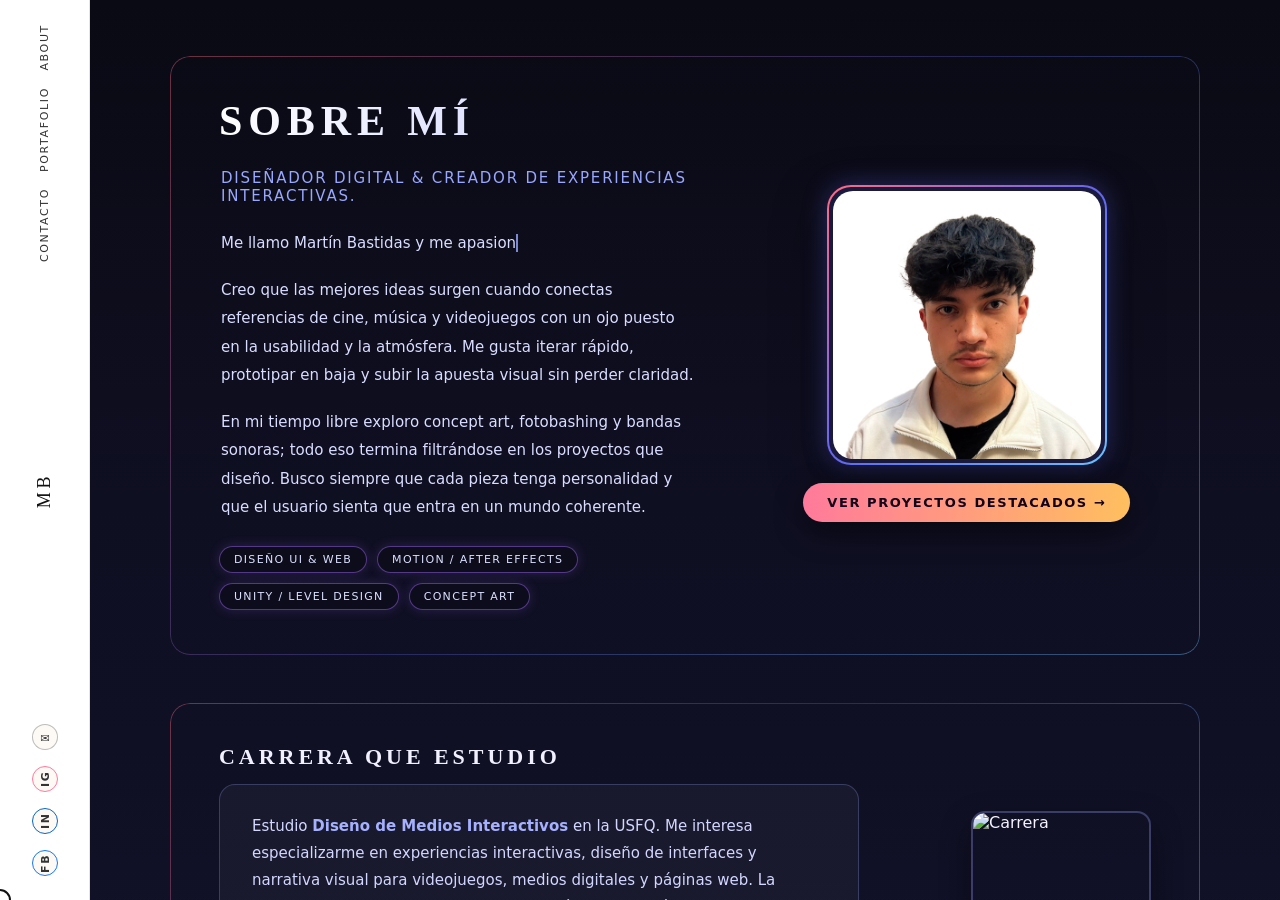
==== about.html @ 316f37e0 "Add files via upload" ====
<!DOCTYPE html>
<html lang="es">
  <head>
    <meta charset="UTF-8" />
    <title>Martin Bastidas - About</title>
    <link rel="stylesheet" href="style2.css" />
  </head>
  <body class="about-page">
    <div class="page show">
      <aside class="sidebar" aria-label="Barra lateral">
        <nav class="sidebar-top" aria-label="Navegación principal">
          <a href="about.html">ABOUT</a>
          <a href="portafolio.html">PORTAFOLIO</a>
          <a href="contacto.html">CONTACTO</a>
        </nav>

        <div class="sidebar-middle">
          <a href="index.html" class="logo" style="text-decoration: none; color: inherit">MB</a>
        </div>

        <nav class="sidebar-bottom" aria-label="Redes sociales">
          <a href="mailto:martinbastidas@gmail.com" class="social-link social-mail" aria-label="Correo">✉</a>
          <a
            href="https://instagram.com/tu_usuario"
            target="_blank"
            rel="noopener"
            class="social-link social-ig"
            aria-label="Instagram"
            >IG</a
          >
          <a
            href="https://www.linkedin.com/in/tu_usuario"
            target="_blank"
            rel="noopener"
            class="social-link social-in"
            aria-label="LinkedIn"
            >in</a
          >
          <a
            href="https://www.facebook.com/tu_usuario"
            target="_blank"
            rel="noopener"
            class="social-link social-fb"
            aria-label="Facebook"
            >fb</a
          >
        </nav>
      </aside>

      <main class="scroll-container">
        <section class="panel about-page-panel">
          <!-- ========== GUÍA RÁPIDA: DÓNDE PONER TU CONTENIDO ==========
            • Tu foto: sustituye la ruta en el <img> de .about-portrait-frame por:  img/mi-foto.jpg
            • Portadas de álbumes: img/album-synthwave.jpg, img/album-indie.jpg, img/album-ost.jpg
            • Archivos MP3: audio/synthwave-mix.mp3, audio/indie-mix.mp3, audio/ost-mix.mp3
              (cada .music-player tiene data-audio-src="audio/..." para la pista que suena al hacer click)
          ========== -->

          <!-- HERO: Sobre mí (scroll hacia abajo para más) -->
          <header class="about-hero about-block about-block--rgb">
            <div class="about-hero-left">
              <h1>SOBRE MÍ</h1>
              <p class="about-hero-tagline">Diseñador digital & creador de experiencias interactivas.</p>

              <div
                class="about-hero-text"
                id="about-hero-text"
                data-typing-text="Me llamo Martín Bastidas y me apasiona construir experiencias que mezclan storytelling, diseño visual y tecnología. Trabajo entre interfaces web, motion graphics y el diseño de niveles en motores como Unity."
              >
                <p id="about-typing-paragraph">
                  <span id="about-typing-output"></span><span class="about-typing-line" aria-hidden="true"></span>
                </p>
                <p class="about-hero-p2">
                  Creo que las mejores ideas surgen cuando conectas referencias de cine, música y videojuegos con un ojo
                  puesto en la usabilidad y la atmósfera. Me gusta iterar rápido, prototipar en baja y subir la apuesta
                  visual sin perder claridad.
                </p>
                <p class="about-hero-p3">
                  En mi tiempo libre exploro concept art, fotobashing y bandas sonoras; todo eso termina filtrándose en
                  los proyectos que diseño. Busco siempre que cada pieza tenga personalidad y que el usuario sienta que
                  entra en un mundo coherente.
                </p>
              </div>

              <div class="about-hero-highlights">
                <span class="about-pill about-pill--rgb">Diseño UI & Web</span>
                <span class="about-pill about-pill--rgb">Motion / After Effects</span>
                <span class="about-pill about-pill--rgb">Unity / Level Design</span>
                <span class="about-pill about-pill--rgb">Concept Art</span>
              </div>
            </div>

            <figure class="about-hero-right">
              <div class="about-portrait-frame about-portrait-frame--rgb">
                <!-- PON AQUÍ TU FOTO: guarda tu imagen como img/mi-foto.jpg y usa src="img/mi-foto.jpg" -->
                <img src="img/mi-foto.jpg" alt="Martin Bastidas" />
              </div>

              <a href="portafolio.html" class="about-cta-button">Ver proyectos destacados →</a>
            </figure>
          </header>

          <!-- CARRERA QUE ESTUDIO (texto izquierda, dragón derecha) -->
          <section class="about-section about-block about-block--rgb">
            <h2 class="about-section-title">Carrera que estudio</h2>
            <div class="about-career-inner">
              <div class="about-career-box">
                <p class="about-career-text">
                  Estudio <strong>Diseño de Medios Interactivos</strong> en la USFQ. Me interesa especializarme en
                  experiencias interactivas, diseño de interfaces y narrativa visual para videojuegos, medios digitales
                  y páginas web. La carrera me ha dado bases en programación, diseño gráfico y UX, que combino con lo
                  que aprendo por mi cuenta en motion y game design.
                </p>
              </div>
              <figure class="about-career-image">
                <!-- Pon aquí tu imagen: guarda como _imagenes/carrera-imagen.jpg -->
                <img src="_imagenes/carrera-imagen.jpg" alt="Carrera" />
              </figure>
            </div>
          </section>

          <!-- MÚSICA QUE ME ACOMPAÑA: álbumes + reproductor (click para reproducir) -->
          <section class="about-section about-music-section about-block about-block--rgb">
            <h2 class="about-section-title">Música que me acompaña</h2>
            <p class="about-section-intro">
              Siempre diseño con música de fondo. Estos álbumes son parte de mi banda sonora cuando trabajo en
              interfaces, motion o niveles en Unity.
            </p>

            <div class="music-grid">
              <article class="album-card album-card--rgb" style="--accent-color: #ff6b81">
                <div class="album-art">
                  <img src="img/ferxxocalipsiscover.jpg" alt="Synthwave Nights" />
                </div>
                <div class="album-info">
                  <h3>FERXXOCALIPSIS</h3>
                  <p class="album-artist">ALBUM DE FERXXO</p>
                  <ul class="album-tracks">
                    <li>01. ALAKRAN</li>
                    <li>02. LUNA</li>
                    <li>03. 5O PALOS</li>
                  </ul>
                  <div
                    class="music-player"
                    data-audio-src="audio/Feid - Alakran (Official Video).mp3"
                    data-track-title="FERXXOCALIPSIS - ALAKRAN"
                  >
                    <button class="music-play-toggle" type="button" aria-label="Reproducir / Pausar">▶</button>
                    <div class="music-progress"><div class="music-progress-bar"></div></div>
                    <span class="music-time music-time-current">0:00</span>
                    <span class="music-time music-time-total">0:00</span>
                  </div>
                </div>
              </article>

              <article class="album-card album-card--rgb" style="--accent-color: #ffc857">
                <div class="album-art">
                  <img src="img/moralomismo.jpg" alt="Indie Moods" />
                </div>
                <div class="album-info">
                  <h3>LO MISMO DE SIEMPRE</h3>
                  <p class="album-artist">ALBUM DE MORA</p>
                  <ul class="album-tracks">
                    <li>01. AURORA</li>
                    <li>02. BANDIDA</li>
                    <li>03. OTRA NOCHE SIN DORMIR</li>
                  </ul>
                  <div
                    class="music-player"
                    data-audio-src="audio/Mora, De La Rose - AURORA (Visualizer)  LO MISMO DE SIEMPRE.mp3"
                    data-track-title="MORA - AURORA"
                  >
                    <button class="music-play-toggle" type="button" aria-label="Reproducir / Pausar">▶</button>
                    <div class="music-progress"><div class="music-progress-bar"></div></div>
                    <span class="music-time music-time-current">0:00</span>
                    <span class="music-time music-time-total">0:00</span>
                  </div>
                </div>
              </article>

              <article class="album-card album-card--rgb" style="--accent-color: #6bc2ff">
                <div class="album-art">
                  <img src="img/omarcourtz.jpg" alt="Cinematic Scores" />
                </div>
                <div class="album-info">
                  <h3>POR SI MAÑANA NO ESTOY</h3>
                  <p class="album-artist">ALBUM DE OMAR COURTZ</p>
                  <ul class="album-tracks">
                    <li>01. SI ESTAS CON ALGUIEN</li>
                    <li>02. WHAT U NEED</li>
                    <li>03. SUELTA GATITA SUELTA</li>
                  </ul>
                  <div
                    class="music-player"
                    data-audio-src="audio/OMAR COURTZ (((ousi))) - SI ESTÁS CON ALGUIEN (Visualizer).mp3"
                    data-track-title="OMAR COURTZ - SI ESTÁS CON ALGUIEN"
                  >
                    <button class="music-play-toggle" type="button" aria-label="Reproducir / Pausar">▶</button>
                    <div class="music-progress"><div class="music-progress-bar"></div></div>
                    <span class="music-time music-time-current">0:00</span>
                    <span class="music-time music-time-total">0:00</span>
                  </div>
                </div>
              </article>
            </div>
          </section>

          <!-- JUEGOS QUE ME INSPIRAN -->
          <section class="about-section about-block about-block--rgb">
            <h2 class="about-section-title">Juegos que me inspiran</h2>
            <p class="about-section-intro">
              Los videojuegos son un manual vivo de diseño: interfaces, feedback visual, ritmo, narrativa y UX.
            </p>

            <div class="about-grid about-games-grid">
              <article class="about-card about-card--rgb about-card--glow-1">
                <h3>Juegos de mundo abierto</h3>
                <p>
                  Me inspiran para diseñar espacios navegables, mapas entendibles y sistemas de información que no
                  saturen al jugador.
                </p>
                <p class="about-card-tags">Zelda BOTW · Red Dead Redemption 2</p>
              </article>

              <article class="about-card about-card--rgb about-card--glow-2">
                <h3>Indie de autor</h3>
                <p>
                  Proyectos pequeños pero muy cuidados en arte y narrativa. Me recuerdan que una buena idea visual vale
                  más que un presupuesto gigante.
                </p>
                <p class="about-card-tags">Inside · Hollow Knight · Gris</p>
              </article>

              <article class="about-card about-card--rgb about-card--glow-3">
                <h3>Experiencias multijugador</h3>
                <p>
                  Me sirven para observar cómo conviven UX, rendimiento y claridad visual en interfaces que se usan bajo
                  presión.
                </p>
                <p class="about-card-tags">Valorant · Apex Legends · Rocket League</p>
              </article>
            </div>
          </section>

          <!-- LO QUE PUEDO HACER -->
          <section class="about-section about-block">
            <h2 class="about-section-title">Lo que puedo hacer por tu proyecto</h2>
            <p class="about-section-intro">
              Combino diseño y desarrollo para convertir ideas en experiencias visuales claras y memorables.
            </p>

            <div class="skills-layout">
              <div class="skills-column skills-column--rgb">
                <h3>Diseño & Motion</h3>
                <ul class="skills-list">
                  <li><span>Interfaces web y mobile</span><em>Figma / Photoshop / Illustrator</em></li>
                  <li><span>Motion graphics y titulación</span><em>After Effects</em></li>
                  <li><span>Concept art y fotobashing</span><em>Workflow híbrido</em></li>
                </ul>
              </div>
              <div class="skills-column skills-column--rgb">
                <h3>Interactivo</h3>
                <ul class="skills-list">
                  <li><span>Prototipado UX</span><em>Flujos y microinteracciones</em></li>
                  <li><span>Front-end visual</span><em>HTML, CSS, JS</em></li>
                  <li><span>Diseño de niveles</span><em>Unity</em></li>
                </ul>
              </div>
              <div class="skills-column skills-column--rgb">
                <h3>Forma de trabajo</h3>
                <ul class="skills-list">
                  <li><span>Colaboración</span><em>Equipos creativos y técnicos</em></li>
                  <li><span>Iteración rápida</span><em>Prototipos tempranos</em></li>
                  <li><span>Entrega cuidada</span><em>Archivos ordenados, handoff claro</em></li>
                </ul>
              </div>
            </div>

            <div class="about-hire-banner about-hire-banner--rgb">
              <p>
                ¿Buscas a alguien que mezcle diseño, narrativa visual y prototipado interactivo?
                <strong>Hablemos de tu próximo proyecto.</strong>
              </p>
              <a href="contacto.html" class="about-hire-button">Escríbeme</a>
            </div>
          </section>
        </section>
      </main>
    </div>

    <!-- Mini tarjeta de música flotante (se muestra cuando suena una canción) -->
    <div class="floating-music-badge" id="floating-music-badge" aria-live="polite">
      <button class="floating-music-toggle" type="button" aria-label="Reproducir / Pausar música">▶</button>
      <div class="floating-music-info">
        <span class="floating-music-label">Reproduciendo</span>
        <span class="floating-music-title" id="floating-music-title">---</span>
      </div>
    </div>

    <div class="cursor-circle"></div>
    <script src="scripts.js"></script>
  </body>
</html>
---- style2.css ----
/* ==========================================================================
   PARTE 1: TU CÓDIGO ORIGINAL INTACTO (NO SE BORRÓ NADA)
   ========================================================================== */

* {
  margin: 0;
  padding: 0;
  box-sizing: border-box;
}

/* Fondo general tipo papel */
body {
  font-family: system-ui, -apple-system, BlinkMacSystemFont, 'Segoe UI', sans-serif;
  background-color: #426fbe;
  color: #111;
  min-height: 100vh;
  overflow: hidden; /* controlamos el scroll manualmente */
  cursor: none; /* usamos cursor circular propio */
}

/* Contenedor principal: sidebar + contenido */
.page {
  display: flex;
  min-height: 100vh;
  opacity: 0;
  transform: translateY(10px);
  transition: opacity 0.6s ease, transform 0.6s ease;
  position: relative;
  z-index: 1; /* por encima del fondo con naves */
}

.page.show {
  opacity: 1;
  transform: translateY(0);
}

/* ---------------- CURSOR CIRCULAR ---------------- */

.cursor-circle {
  position: fixed;
  width: 22px;
  height: 22px;
  border-radius: 50%;
  border: 2px solid #111;
  background-color: rgba(255, 255, 255, 0.7);
  pointer-events: none;
  transform: translate(-50%, -50%);
  z-index: 9999;
  transition: width 0.2s cubic-bezier(0.175, 0.885, 0.32, 1.275), height 0.2s cubic-bezier(0.175, 0.885, 0.32, 1.275),
    background-color 0.2s ease-out, border-color 0.2s ease-out, opacity 0.2s ease-out;
  /* Sin mix-blend-mode para que se vea en constelación */
}

.cursor-circle.cursor-hover {
  width: 45px;
  height: 45px;
  background-color: rgba(255, 255, 255, 0.2);
  border: 2px solid #fff;
  border-style: dashed;
}

body.dragging .cursor-circle {
  transform: translate(-50%, -50%) scale(0.85);
  background-color: #111;
  border-color: #111;
}

/* ---------------- NAV LATERAL ---------------- */

.sidebar {
  width: 90px;
  border-right: 1px solid #d4d0c8;
  background-color: #f5f3ee;
  display: flex;
  flex-direction: column;
  align-items: center;
  justify-content: space-between;
  padding: 24px 0;
}

.sidebar-top,
.sidebar-bottom {
  display: flex;
  flex-direction: column;
  gap: 16px;
}

.sidebar-top a,
.sidebar-bottom a {
  writing-mode: vertical-rl;
  transform: rotate(180deg);
  font-size: 11px;
  letter-spacing: 0.15em;
  text-transform: uppercase;
  text-decoration: none;
  color: #555;
  cursor: pointer;
}

.sidebar-top a:hover,
.sidebar-bottom a:hover {
  color: #000;
}

.sidebar-middle .logo {
  writing-mode: vertical-rl;
  transform: rotate(180deg);
  font-family: 'Georgia', 'Times New Roman', serif;
  font-size: 18px;
  letter-spacing: 0.2em;
}

/* ---------------- CONTENIDO HORIZONTAL ---------------- */

.scroll-container {
  flex: 1;
  height: 100vh;
  overflow-x: auto; /* scroll horizontal real */
  overflow-y: hidden;
  scroll-behavior: smooth;
}

.scroll-track {
  display: flex;
  height: 100%;
}

/* Cada panel ocupa todo el ancho disponible a la derecha del nav */
.panel {
  flex: 0 0 calc(100vw - 90px);
  height: 100%;
  padding: 56px 64px;
  display: flex;
  flex-direction: column;
  justify-content: center;
}

/* -------- Panel 1: Intro -------- */

.panel-intro {
  border-right: 0px solid #000000;
}

.intro-header h1 {
  font-family: 'Georgia', 'Times New Roman', serif;
  font-size: 54px;
  line-height: 0.95;
  letter-spacing: 0.04em;
  text-transform: uppercase;
}

.subtitle {
  margin-top: 10px;
  font-size: 14px;
  letter-spacing: 0.16em;
  text-transform: uppercase;
}

.intro-content {
  margin-top: 32px;
  max-width: 520px;
  display: flex;
  flex-direction: column;
  gap: 14px;
  font-size: 15px;
  line-height: 1.7;
}

/* ---- Panel 2: PROYECTOS (fondo negro → azul, 2 columnas) ---- */

.panel-projects {
  border-right: 0px solid #222;
  background: linear-gradient(90deg, #000000 0%, #001f5f 50%, #1800ff 100%);
  color: #ffffff;
  display: flex;
  align-items: center;
}

.projects-layout {
  display: grid;
  grid-template-columns: 1.4fr 1.6fr; /* izquierda texto / derecha proyectos */
  gap: 40px;
  width: 100%;
  height: 100%;
}

.projects-info h2 {
  font-family: 'Georgia', 'Times New Roman', serif;
  font-size: 30px;
  letter-spacing: 0.2em;
  text-transform: uppercase;
  margin-bottom: 18px;
}

.projects-text {
  font-size: 15px;
  line-height: 1.8;
  max-width: 420px;
  margin-bottom: 16px;
}
/* Texto destacado en PROYECTOS */

.projects-info h2 {
  font-family: 'Georgia', 'Times New Roman', serif;
  font-size: 32px;
  letter-spacing: 0.24em;
  text-transform: uppercase;
  margin-bottom: 10px;
}

.projects-subtitle {
  font-size: 14px;
  max-width: 460px;
  line-height: 1.9;
  color: rgba(255, 255, 255, 0.8);
  margin-bottom: 18px;
}

/* Contenedor del texto que se escribe */

.projects-typing {
  max-width: 520px;
  min-height: 76px; /* reserva espacio para que no salte el layout */
  font-size: 14px;
  line-height: 1.9;
  color: #ffffff;
  margin-bottom: 18px;
  opacity: 0;
  transform: translateY(10px);
  transition: opacity 0.4s ease-out, transform 0.4s ease-out;
}

.projects-typing.projects-typing--visible {
  opacity: 1;
  transform: translateY(0);
}

.projects-typing-text {
  white-space: normal;
}

/* cursor parpadeando */

.projects-typing-cursor {
  display: inline-block;
  margin-left: 2px;
  color: #ffd27f;
  opacity: 1;
  animation: typing-cursor-blink 0.8s steps(2, start) infinite;
}

@keyframes typing-cursor-blink {
  0%,
  50% {
    opacity: 1;
  }
  50.01%,
  100% {
    opacity: 0;
  }
}

/* Etiquetas tipo chips debajo del texto */

.projects-tags {
  display: flex;
  flex-wrap: wrap;
  gap: 8px;
  margin-top: 4px;
}

.projects-tags span {
  padding: 4px 10px;
  border-radius: 999px;
  border: 1px solid rgba(255, 255, 255, 0.45);
  font-size: 10px;
  letter-spacing: 0.14em;
  text-transform: uppercase;
  color: rgba(255, 255, 255, 0.9);
  background: rgba(0, 0, 0, 0.24);
  backdrop-filter: blur(8px);
}

.projects-cta {
  margin-top: 16px;
  font-size: 12px;
  color: rgba(255, 255, 255, 0.7);
  letter-spacing: 0.06em;
}

.projects-stats {
  display: flex;
  gap: 24px;
  margin-top: 20px;
  padding-top: 20px;
  border-top: 1px solid rgba(255, 255, 255, 0.15);
}

.projects-stat {
  display: flex;
  flex-direction: column;
  gap: 2px;
}

.projects-stat-value {
  font-size: 22px;
  font-weight: 700;
  letter-spacing: 0.05em;
  color: #fff;
}

.projects-stat-label {
  font-size: 11px;
  letter-spacing: 0.12em;
  text-transform: uppercase;
  color: rgba(255, 255, 255, 0.6);
}

.projects-open-overlay {
  display: inline-block;
  margin-top: 20px;
  padding: 12px 24px;
  background: transparent;
  border: 1px solid rgba(120, 160, 255, 0.6);
  color: #a8c4ff;
  font-size: 12px;
  letter-spacing: 0.12em;
  text-transform: uppercase;
  text-decoration: none;
  border-radius: 8px;
  cursor: pointer;
  transition: all 0.25s ease;
}

.projects-open-overlay:hover {
  background: rgba(120, 160, 255, 0.2);
  border-color: rgba(120, 160, 255, 0.9);
  color: #fff;
  transform: translateX(4px);
}

/* Responsive: que la columna de texto siga cómoda en pantallas pequeñas */

@media (max-width: 900px) {
  .projects-layout {
    grid-template-columns: 1fr;
  }

  .projects-info {
    order: -1; /* el texto arriba de las tarjetas */
  }
}

/* Columna de proyectos: dos columnas verticales que se mueven */
.projects-columns {
  display: grid;
  grid-template-columns: repeat(2, minmax(220px, 1fr));
  gap: 28px;
  overflow: hidden; /* recorta el loop */
}

.projects-column {
  position: relative;
  overflow: hidden;
}

.projects-column-inner {
  display: flex;
  flex-direction: column;
  gap: 20px;
  animation: scroll-up 22s linear infinite;
}

.projects-column:hover .projects-column-inner {
  animation-play-state: paused;
}

.projects-column-down .projects-column-inner {
  animation-name: scroll-down;
}

/* Tarjetas de proyecto */
.project-tile {
  position: relative;
  background: linear-gradient(145deg, rgba(15, 15, 35, 0.95), rgba(5, 5, 20, 0.9));
  border-radius: 14px;
  padding: 0;
  border: 2px solid rgba(120, 160, 255, 0.12);
  box-shadow: 0 14px 30px rgba(0, 0, 0, 0.6);
  display: flex;
  flex-direction: column;
  gap: 0;
  cursor: pointer;
  overflow: hidden;
  transition: transform 0.3s ease, box-shadow 0.35s ease, border-color 0.35s ease;
}

.project-tile:hover {
  transform: translateY(-4px) scale(1.02);
  border-color: transparent;
  box-shadow: 0 0 0 2px transparent, 0 0 28px rgba(255, 107, 129, 0.6), 0 0 48px rgba(99, 102, 241, 0.5),
    0 0 72px rgba(107, 194, 255, 0.35), 0 20px 45px rgba(0, 0, 0, 0.65);
}
.project-tile:hover::before {
  content: '';
  position: absolute;
  inset: -2px;
  border-radius: 14px;
  padding: 2px;
  background: linear-gradient(135deg, #ff6b81, #9933ff, #0d6efd, #6bc2ff);
  -webkit-mask: linear-gradient(#fff 0 0) content-box, linear-gradient(#fff 0 0);
  mask: linear-gradient(#fff 0 0) content-box, linear-gradient(#fff 0 0);
  -webkit-mask-composite: xor;
  mask-composite: exclude;
  pointer-events: none;
  z-index: 1;
}

.project-tile-image-wrap {
  position: relative;
  overflow: hidden;
  min-height: 200px;
  background: rgba(0, 0, 0, 0.3);
}

.project-tile img {
  display: block;
  width: 100%;
  height: 200px;
  min-height: 200px;
  object-fit: cover;
  object-position: center;
  border-radius: 12px 12px 0 0;
  transition: transform 0.4s ease;
}

.project-tile:hover img {
  transform: scale(1.08);
}

.project-tile-hint {
  position: absolute;
  inset: 0;
  display: flex;
  align-items: center;
  justify-content: center;
  background: rgba(0, 0, 0, 0.6);
  color: #fff;
  font-size: 11px;
  letter-spacing: 0.2em;
  text-transform: uppercase;
  opacity: 0;
  transition: opacity 0.3s ease;
}

.project-tile:hover .project-tile-hint {
  opacity: 1;
}

.project-tile-content {
  padding: 12px 14px;
}

.project-tile h3 {
  font-size: 12px;
  letter-spacing: 0.18em;
  text-transform: uppercase;
  margin: 0;
}

/* Animaciones loop */
@keyframes scroll-up {
  0% {
    transform: translateY(0);
  }
  100% {
    transform: translateY(-50%);
  }
}

@keyframes scroll-down {
  0% {
    transform: translateY(-50%);
  }
  100% {
    transform: translateY(0);
  }
}

/* -------- Panel 3: Contacto -------- */

.panel-contact {
  align-items: flex-start;
}

.contact-form {
  margin-top: 24px;
  max-width: 420px;
  display: flex;
  flex-direction: column;
  gap: 16px;
}

.field-group {
  display: flex;
  flex-direction: column;
  gap: 4px;
}

.field-group label {
  font-size: 13px;
  letter-spacing: 0.1em;
  text-transform: uppercase;
}

.field-group input,
.field-group textarea {
  border-radius: 4px;
  border: 1px solid #ccc3b5;
  padding: 8px 10px;
  font-size: 14px;
  background-color: #fbfaf7;
}

.field-group input:focus,
.field-group textarea:focus {
  outline: none;
  border-color: #111;
}

.btn-primary {
  align-self: flex-start;
  margin-top: 4px;
  padding: 10px 22px;
  border-radius: 999px;
  border: none;
  background-color: #111;
  color: #f3f1ec;
  font-size: 13px;
  letter-spacing: 0.12em;
  text-transform: uppercase;
  cursor: pointer;
}

.btn-primary:hover {
  background-color: #333;
}

/* ---------------- RESPONSIVE ---------------- */

@media (max-width: 900px) {
  .panel {
    padding: 40px 32px;
    flex: 0 0 calc(100vw - 70px);
  }

  .sidebar {
    width: 70px;
  }

  .projects-grid {
    grid-template-columns: 1fr;
  }
}

@media (max-width: 700px) {
  .page {
    flex-direction: column;
  }

  .sidebar {
    width: 100%;
    height: 70px;
    flex-direction: row;
    align-items: center;
    justify-content: space-between;
    padding-inline: 18px;
  }

  .sidebar-top,
  .sidebar-bottom {
    flex-direction: row;
  }

  .sidebar-top a,
  .sidebar-bottom a,
  .sidebar-middle .logo {
    writing-mode: horizontal-tb;
    transform: none;
  }

  .scroll-container {
    width: 100%;
  }

  .panel {
    flex: 0 0 100vw;
    padding: 32px 20px;
  }
}

/* --- Fondo espacial con naves --- */

.ships-layer {
  position: fixed;
  inset: 0;
  overflow: hidden;
  z-index: 0;
  pointer-events: none;
  background: radial-gradient(circle at 20% 0, rgba(0, 0, 0, 0.05), transparent 60%),
    radial-gradient(circle at 80% 100%, rgba(0, 0, 0, 0.07), transparent 55%);
}

.ship {
  position: absolute;
  width: 80px;
  height: 40px;
  background: url('img/ship1.png') no-repeat center / contain;
  left: -120px;
  top: 15%;
  opacity: 0.9;
  filter: drop-shadow(0 0 8px rgba(0, 0, 0, 0.5));
  animation: ship-fly 20s linear infinite;
}

.ship:nth-child(2) {
  top: 35%;
  animation-duration: 26s;
  animation-delay: -8s;
  opacity: 0.7;
  transform: scale(0.85);
  background-image: url('img/ship2.png');
}

.ship:nth-child(3) {
  top: 55%;
  animation-duration: 18s;
  animation-delay: -4s;
  opacity: 0.8;
  transform: scale(0.9);
  background-image: url('img/ship3.png');
}

.ship:nth-child(4) {
  top: 70%;
  animation-duration: 30s;
  animation-delay: -15s;
  opacity: 0.6;
  transform: scale(0.75);
  background-image: url('img/ship1.png');
}

.ship:nth-child(5) {
  top: 25%;
  animation-duration: 24s;
  animation-delay: -12s;
  opacity: 0.8;
  transform: scale(1.05);
  background-image: url('img/ship2.png');
}

.ship::after {
  content: '';
  position: absolute;
  right: 4px;
  top: 50%;
  width: 10px;
  height: 6px;
  transform: translateY(-50%);
  background: radial-gradient(circle, rgba(255, 200, 0, 0.9), transparent 60%);
  filter: blur(1px);
  animation: engine-flicker 0.25s infinite alternate;
}

@keyframes ship-fly {
  0% {
    transform: translateX(0) translateY(0);
  }
  25% {
    transform: translateX(35vw) translateY(-6px);
  }
  50% {
    transform: translateX(70vw) translateY(4px);
  }
  75% {
    transform: translateX(100vw) translateY(-3px);
  }
  100% {
    transform: translateX(130vw) translateY(0);
  }
}

@keyframes engine-flicker {
  0% {
    opacity: 0.4;
    transform: translateY(-50%) scaleX(0.7);
  }
  100% {
    opacity: 1;
    transform: translateY(-50%) scaleX(1);
  }
}

/* ==========================================================================
     PARTE 2: AÑADIDOS NUEVOS (INDEX OSCURO, PORTAFOLIO BAD BUNNY Y ABOUT ME)
     ========================================================================== */

/* Limpieza del scroll en los contenedores nuevos */
.scroll-container::-webkit-scrollbar {
  display: none;
}
.scroll-container {
  -ms-overflow-style: none;
  scrollbar-width: none;
}

/* Modificadores de fondo por página */
body.portfolio-page {
  background-color: #f6f6f6;
}
body.portfolio-page .sidebar {
  background-color: transparent;
  border-right: none;
}
body.about-page {
  background-color: #0a0a12;
}
/* About: sidebar siempre blanca, sin cambiar de color */
body.about-page .sidebar {
  background-color: #ffffff !important;
  border-right: 1px solid #e5e5e5;
}
body.about-page .sidebar-top a,
body.about-page .sidebar-bottom a {
  color: #333 !important;
}
body.about-page .sidebar-top a:hover,
body.about-page .sidebar-bottom a:hover {
  color: #000 !important;
}
body.about-page .sidebar-middle .logo {
  color: #111 !important;
}

/* About: scroll vertical con la rueda del mouse */
body.about-page .scroll-container {
  overflow-x: hidden;
  overflow-y: auto;
  height: 100vh;
  scroll-behavior: smooth;
}
body.about-page .about-page-panel {
  flex: none;
  width: 100%;
  min-height: min-content;
  height: auto;
  max-width: 100%;
  display: block;
}

/* ---------------- PANEL 1: INICIO CONSTELACIÓN (DARK MODE) ---------------- */
.dark-mode {
  background-color: #050505;
  color: #ffffff;
  position: relative;
  overflow: hidden;
  border-right: 1px solid #222;
}

#constellation-canvas {
  position: absolute;
  top: 0;
  left: 0;
  width: 100%;
  height: 100%;
  z-index: 0;
  pointer-events: none;
}

.intro-content-wrapper {
  position: relative;
  z-index: 1;
  max-width: 650px;
}

.dark-mode .intro-header h1 {
  font-family: 'Georgia', 'Times New Roman', serif;
  font-size: 56px;
  font-weight: bold;
  letter-spacing: 0.02em;
  margin-bottom: 5px;
  color: #fff;
}

.dark-mode .subtitle {
  font-family: 'Georgia', 'Times New Roman', serif;
  font-size: 16px;
  font-weight: bold;
  letter-spacing: 0.1em;
  color: #dddddd;
  margin-bottom: 40px;
}

.dark-mode .intro-content p {
  font-family: 'Georgia', 'Times New Roman', serif;
  font-size: 20px;
  line-height: 1.6;
  color: #e0e0e0;
}

.scroll-indicator {
  position: absolute;
  bottom: 40px;
  right: 60px;
  width: 120px;
  z-index: 1;
  opacity: 0.8;
  animation: pulse-arrow 2s infinite ease-in-out;
}

@keyframes pulse-arrow {
  0%,
  100% {
    transform: translateX(0);
    opacity: 0.6;
  }
  50% {
    transform: translateX(15px);
    opacity: 1;
  }
}

/* ---------------- GALERÍA PORTAFOLIO (ESTILO BAD BUNNY) ---------------- */
.portfolio-scroll {
  scroll-snap-type: x mandatory;
}

.portfolio-track {
  display: flex;
  align-items: center;
  height: 100%;
  padding: 0 calc(50vw - 45px - 25vw);
  gap: 15vw; /* Distancia masiva entre proyectos */
}

.portfolio-item {
  flex: 0 0 45vw; /* Ancho de la imagen principal en el centro */
  scroll-snap-align: center;
  display: flex;
  flex-direction: column;
  align-items: center;
  justify-content: center;
  transition: transform 0.5s cubic-bezier(0.25, 1, 0.5, 1);
}

.portfolio-item:hover {
  transform: scale(1.02);
}

.image-wrapper {
  width: 100%;
  height: 65vh;
  display: flex;
  justify-content: center;
  align-items: center;
  overflow: hidden;
  box-shadow: 0 20px 40px rgba(0, 0, 0, 0.15);
}

.image-wrapper img {
  width: 100%;
  height: 100%;
  object-fit: cover; /* Clave: recorta la imagen perfecto al contenedor gigante */
  display: block;
}

.portfolio-caption {
  margin-top: 24px;
  text-align: center;
}

.portfolio-caption h2 {
  font-family: system-ui, sans-serif;
  font-size: 15px;
  font-weight: 700;
  letter-spacing: -0.02em;
  color: #111;
}

/* ---------------- PANEL STACK / SOFTWARE (inspirado Magic 5) ---------------- */
.about-panel {
  position: relative;
  background: linear-gradient(165deg, #0f172a 0%, #1e293b 25%, #334155 50%, #1e3a5f 75%, #0c4a6e 100%);
  padding: 96px 72px 100px;
  justify-content: center;
  overflow: hidden;
}

/* Capa de fondo: suave y agradable, sin gris */
.about-panel-bg {
  position: absolute;
  inset: 0;
  pointer-events: none;
  z-index: 0;
}

.about-panel-bg .about-bg-gradient {
  position: absolute;
  inset: 0;
  background: radial-gradient(ellipse 100% 80% at 20% 20%, rgba(56, 189, 248, 0.12) 0%, transparent 50%),
    radial-gradient(ellipse 80% 60% at 80% 80%, rgba(99, 102, 241, 0.1) 0%, transparent 50%),
    radial-gradient(ellipse 60% 100% at 50% 50%, rgba(14, 165, 233, 0.06) 0%, transparent 70%);
}

.about-panel-bg .about-bg-orb {
  position: absolute;
  border-radius: 50%;
  filter: blur(70px);
  opacity: 0.35;
  animation: about-orb-float 18s ease-in-out infinite;
}

.about-bg-orb-1 {
  width: 220px;
  height: 220px;
  background: rgba(56, 189, 248, 0.25);
  left: 5%;
  top: 15%;
  animation-delay: 0s;
}
.about-bg-orb-2 {
  width: 160px;
  height: 160px;
  background: rgba(99, 102, 241, 0.2);
  right: 10%;
  top: 50%;
  animation-delay: -5s;
}
.about-bg-orb-3 {
  width: 190px;
  height: 190px;
  background: rgba(14, 165, 233, 0.2);
  left: 50%;
  bottom: 10%;
  animation-delay: -10s;
}
.about-bg-orb-4 {
  width: 130px;
  height: 130px;
  background: rgba(139, 92, 246, 0.15);
  right: 20%;
  bottom: 25%;
  animation-delay: -14s;
}

@keyframes about-orb-float {
  0%,
  100% {
    transform: translate(0, 0) scale(1);
  }
  33% {
    transform: translate(15px, -20px) scale(1.08);
  }
  66% {
    transform: translate(-20px, 10px) scale(0.92);
  }
}

.about-stack-wrap {
  position: relative;
  z-index: 1;
  display: flex;
  flex-direction: column;
  align-items: center;
  text-align: center;
  max-width: 920px;
  margin: 0 auto;
}

/* Título: más grande y animación de entrada impactante */
.about-stack-headline {
  font-size: 2.25rem;
  letter-spacing: 0.2em;
  text-transform: uppercase;
  color: rgba(255, 255, 255, 0.95);
  margin: 0 0 16px;
  font-weight: 700;
  opacity: 0;
  transform: translateY(40px) scale(0.92);
  filter: blur(8px);
}

.about-stack-wrap.about-stack--visible .about-stack-headline {
  animation: about-headline-in 1s cubic-bezier(0.22, 0.61, 0.36, 1) 0.15s forwards;
}

@keyframes about-headline-in {
  to {
    opacity: 1;
    transform: translateY(0) scale(1);
    filter: blur(0);
  }
}

/* Subtítulo: más grande y entrada escalonada */
.about-stack-sub {
  font-size: 1.25rem;
  color: rgba(255, 255, 255, 0.88);
  margin: 0 0 56px;
  line-height: 1.5;
  opacity: 0;
  transform: translateY(28px);
  filter: blur(4px);
}

.about-stack-wrap.about-stack--visible .about-stack-sub {
  animation: about-sub-in 0.9s cubic-bezier(0.22, 0.61, 0.36, 1) 0.4s forwards;
}

@keyframes about-sub-in {
  to {
    opacity: 1;
    transform: translateY(0);
    filter: blur(0);
  }
}

.about-stack-grid {
  display: grid;
  grid-template-columns: repeat(4, 1fr);
  gap: 32px;
  width: 100%;
  margin-bottom: 48px;
}

.about-stack-card {
  display: flex;
  flex-direction: column;
  align-items: center;
  gap: 20px;
  padding: 48px 32px;
  background: rgba(255, 255, 255, 0.05);
  border: 2px solid rgba(255, 255, 255, 0.1);
  border-radius: 20px;
  opacity: 0;
  transform: translateY(24px);
  transition: border-color 0.35s ease, box-shadow 0.35s ease, background 0.35s ease,
    transform 0.4s cubic-bezier(0.22, 0.61, 0.36, 1);
  cursor: default;
}

.about-stack-wrap.about-stack--visible .about-stack-card {
  animation: about-stack-fade-in 0.7s cubic-bezier(0.22, 0.61, 0.36, 1) forwards;
  animation-delay: calc(0.5s + var(--delay, 0) * 0.2s);
}

@keyframes about-stack-fade-in {
  to {
    opacity: 1;
    transform: translateY(0);
  }
}

/* Hover: contorno RGB por software */
.about-stack-card--unity:hover {
  background: rgba(255, 255, 255, 0.1);
  border-color: #ffffff;
  box-shadow: 0 0 28px rgba(255, 255, 255, 0.9), 0 0 56px rgba(255, 255, 255, 0.4), 0 24px 48px rgba(0, 0, 0, 0.35);
  transform: translateY(-10px) scale(1.04);
}

.about-stack-card--photoshop:hover {
  background: rgba(255, 255, 255, 0.1);
  border-color: #0d6efd;
  box-shadow: 0 0 28px #0d6efd, 0 0 56px rgba(13, 110, 253, 0.5), 0 24px 48px rgba(0, 0, 0, 0.35);
  transform: translateY(-10px) scale(1.04);
}

.about-stack-card--after-effects:hover {
  background: rgba(255, 255, 255, 0.1);
  border-color: #9933ff;
  box-shadow: 0 0 28px #9933ff, 0 0 56px rgba(153, 51, 255, 0.5), 0 24px 48px rgba(0, 0, 0, 0.35);
  transform: translateY(-10px) scale(1.04);
}

.about-stack-card--illustrator:hover {
  background: rgba(255, 255, 255, 0.1);
  border-color: #ff6b00;
  box-shadow: 0 0 28px #ff6b00, 0 0 56px rgba(255, 107, 0, 0.5), 0 24px 48px rgba(0, 0, 0, 0.35);
  transform: translateY(-10px) scale(1.04);
}

.about-stack-card:hover .about-stack-logo img {
  transform: scale(1.12);
}

.about-stack-logo {
  width: 112px;
  height: 112px;
  display: flex;
  align-items: center;
  justify-content: center;
  overflow: hidden;
}

.about-stack-logo img {
  max-width: 100%;
  max-height: 100%;
  object-fit: contain;
  transition: transform 0.4s cubic-bezier(0.22, 0.61, 0.36, 1);
}

/* Unity logo negro → invertir en fondo oscuro */
.about-stack-logo-unity img {
  filter: invert(1) brightness(1.1);
}

.about-stack-name {
  font-size: 0.95rem;
  letter-spacing: 0.12em;
  text-transform: uppercase;
  color: rgba(255, 255, 255, 0.9);
  font-weight: 600;
}

.about-stack-cta {
  display: inline-block;
  padding: 16px 40px;
  background: transparent;
  border: 2px solid rgba(255, 255, 255, 0.35);
  border-radius: 999px;
  color: #fff;
  font-size: 0.95rem;
  letter-spacing: 0.12em;
  text-transform: uppercase;
  text-decoration: none;
  transition: all 0.35s ease;
}

.about-stack-cta:hover {
  background: rgba(255, 255, 255, 0.12);
  border-color: rgba(255, 255, 255, 0.7);
  transform: translateY(-3px);
}

@media (max-width: 900px) {
  .about-stack-grid {
    grid-template-columns: repeat(2, 1fr);
    gap: 16px;
  }
}

.huge-arrow {
  border: none;
  width: 72px;
  height: 72px;
  border-radius: 999px;
  display: flex;
  align-items: center;
  justify-content: center;
  font-size: 36px;
  font-weight: 500;
  color: #111;
  background: #ffffff;
  box-shadow: 0 18px 40px rgba(0, 0, 0, 0.45);
  cursor: pointer;
  transition: transform 0.2s ease-out, box-shadow 0.2s ease-out, background-color 0.2s ease-out, color 0.2s ease-out;
}
.huge-arrow:hover {
  transform: translateY(-4px);
  box-shadow: 0 24px 55px rgba(0, 0, 0, 0.65);
  background: linear-gradient(90deg, #ff7a9b, #ffbf5f);
  color: #12001b;
}
/* Responsive para los nuevos paneles */
@media (max-width: 900px) {
  .portfolio-track {
    gap: 10vw;
    padding: 0 calc(50vw - 35px - 35vw);
  }
  .portfolio-item {
    flex: 0 0 70vw;
  }
  .image-wrapper {
    height: 55vh;
  }

  .about-panel {
    padding: 48px 32px;
  }
}

/* ===== OVERLAY DE PROYECTOS (PÁGINA COMPLETA) ===== */

.projects-overlay {
  position: fixed;
  inset: 0;
  z-index: 999; /* por encima de todo */
  background: linear-gradient(90deg, #0010ff 0%, #5b7dff 50%, #ffffff 100%);
  display: flex;
  align-items: stretch;
  justify-content: center;
  transform: translateX(100%); /* fuera de pantalla a la derecha */
  opacity: 0;
  pointer-events: auto;
  transition: transform 0.9s cubic-bezier(0.22, 0.61, 0.36, 1), opacity 0.5s ease-out;
}

/* Cuando se activa desde JS */
.projects-overlay.projects-overlay--visible {
  transform: translateX(0);
  opacity: 1;
  pointer-events: auto;
}

.projects-overlay-inner {
  flex: 1;
  display: flex;
  flex-direction: column;
  padding: 40px 60px;
  color: #ffffff;
}

/* Botón BACK */
.projects-overlay-close {
  position: absolute;
  top: 24px;
  left: 32px;
  border: none;
  background: rgba(0, 0, 0, 0.6);
  color: #ffffff;
  padding: 8px 16px;
  border-radius: 999px;
  font-size: 12px;
  letter-spacing: 0.16em;
  text-transform: uppercase;
  cursor: pointer;
}

.projects-overlay-close:hover {
  background: rgba(0, 0, 0, 0.85);
}

/* Cabecera del overlay */
.projects-overlay-header h2 {
  font-family: 'Georgia', 'Times New Roman', serif;
  font-size: 32px;
  letter-spacing: 0.22em;
  text-transform: uppercase;
}

.projects-overlay-header p {
  margin-top: 10px;
  font-size: 14px;
  max-width: 420px;
  opacity: 0.9;
}

/* ===== MENÚ HAMBURGUESA EN PÁGINA DE PROYECTOS ===== */

.projects-hamburger {
  position: absolute;
  top: 24px;
  right: 32px;
  left: auto;
  display: flex;
  flex-direction: column;
  gap: 10px;
  z-index: 1000;
  cursor: pointer;
  padding: 16px 20px;
  background: rgba(10, 15, 45, 0.92);
  border-radius: 12px;
  border: 1px solid rgba(255, 255, 255, 0.15);
  backdrop-filter: blur(12px);
}

/* Cada línea-opción */
.hamburger-item {
  display: flex;
  align-items: center;
  gap: 8px;
  text-decoration: none;
  color: #fff;
  font-size: 12px;
  letter-spacing: 0.18em;
  text-transform: uppercase;
  text-shadow: 0 1px 3px rgba(0, 0, 0, 0.5);
}

.hamburger-item:hover {
  color: #ffd27f;
}

/* Barra inicial (línea larga) */
.hamburger-bar {
  display: block;
  height: 2px;
  width: 32px;
  border-radius: 999px;
  background: linear-gradient(90deg, #ff4b2b 0%, #ff7730 100%); /* naranja rojizo */
  transition: width 0.35s ease, background-color 0.35s ease, transform 0.35s ease;
}

/* Texto oculto por defecto */
.hamburger-label {
  max-width: 0;
  opacity: 0;
  overflow: hidden;
  white-space: nowrap;
  transform: translateX(-4px);
  transition: max-width 0.35s ease, opacity 0.35s ease, transform 0.35s ease;
}

/* Animación general al hacer hover sobre TODO el menú */
.projects-hamburger:hover .hamburger-bar {
  width: 10px; /* se achica → se vuelve guion */
  transform: translateX(0); /* pegado al texto */
}

/* Aparece el texto cuando el menú está en hover */
.projects-hamburger:hover .hamburger-label {
  max-width: 200px;
  opacity: 1;
  transform: translateX(4px);
}

/* Pequeño efecto de escalonado entre líneas */
.projects-hamburger .hamburger-item:nth-child(1) .hamburger-bar,
.projects-hamburger .hamburger-item:nth-child(1) .hamburger-label {
  transition-delay: 0s;
}
.projects-hamburger .hamburger-item:nth-child(2) .hamburger-bar,
.projects-hamburger .hamburger-item:nth-child(2) .hamburger-label {
  transition-delay: 0.05s;
}
.projects-hamburger .hamburger-item:nth-child(3) .hamburger-bar,
.projects-hamburger .hamburger-item:nth-child(3) .hamburger-label {
  transition-delay: 0.1s;
}
.projects-hamburger .hamburger-item:nth-child(4) .hamburger-bar,
.projects-hamburger .hamburger-item:nth-child(4) .hamburger-label {
  transition-delay: 0.15s;
}

/* ===== CARRUSEL EN ONDA ===== */

.wave-carousel {
  margin-top: 40px;
  flex: 1;
  overflow: hidden;
  display: flex;
  align-items: center;
}

.wave-track {
  display: flex;
  gap: 32px;
  animation: wave-carousel-move 38s linear infinite;
}

/* Tarjeta individual */
.wave-card {
  flex: 0 0 320px;
  transform: translateY(var(--wave-offset, 0px));
  transition: transform 0.35s ease-out, box-shadow 0.35s ease-out;
  cursor: pointer;
}

.wave-card-inner {
  position: relative;
  border-radius: 18px;
  overflow: hidden;
  background: rgba(3, 3, 20, 0.85);
  box-shadow: 0 18px 40px rgba(0, 0, 0, 0.55);
  display: flex;
  flex-direction: column;
  border: 2px solid rgba(120, 160, 255, 0.2);
  transition: border-color 0.35s ease, box-shadow 0.35s ease;
}

.wave-card:hover .wave-card-inner {
  border-color: transparent;
  box-shadow: 0 0 28px rgba(255, 107, 129, 0.55), 0 0 48px rgba(99, 102, 241, 0.45), 0 0 72px rgba(107, 194, 255, 0.3),
    0 24px 50px rgba(0, 0, 0, 0.6);
}
.wave-card:hover .wave-card-inner::before {
  content: '';
  position: absolute;
  inset: -2px;
  border-radius: 18px;
  padding: 2px;
  background: linear-gradient(135deg, #ff6b81, #9933ff, #0d6efd, #6bc2ff);
  -webkit-mask: linear-gradient(#fff 0 0) content-box, linear-gradient(#fff 0 0);
  mask: linear-gradient(#fff 0 0) content-box, linear-gradient(#fff 0 0);
  -webkit-mask-composite: xor;
  mask-composite: exclude;
  pointer-events: none;
  z-index: 1;
}

.wave-card-inner img {
  display: block;
  width: 100%;
  height: 240px;
  min-height: 240px;
  object-fit: cover;
  object-position: center;
  transition: transform 0.4s ease;
}

.wave-card:hover .wave-card-inner img {
  transform: scale(1.06);
}

.wave-card-hint {
  position: absolute;
  top: 0;
  left: 0;
  right: 0;
  bottom: 0;
  display: flex;
  align-items: center;
  justify-content: center;
  background: rgba(0, 0, 0, 0.65);
  color: #fff;
  font-size: 11px;
  letter-spacing: 0.2em;
  text-transform: uppercase;
  opacity: 0;
  transition: opacity 0.3s ease;
}

.wave-card:hover .wave-card-hint {
  opacity: 1;
}

.wave-card h3 {
  padding: 14px 16px 18px;
  font-size: 13px;
  letter-spacing: 0.14em;
  text-transform: uppercase;
}

/* Hover sobre una tarjeta */
.wave-card:hover {
  transform: translateY(calc(var(--wave-offset, 0px) - 12px)) scale(1.04);
  box-shadow: 0 26px 60px rgba(0, 0, 0, 0.7);
}

/* Movimiento continuo del carrusel */
@keyframes wave-carousel-move {
  0% {
    transform: translateX(0);
  }
  100% {
    /* ajusta -50% según cuánto hayas duplicado proyectos */
    transform: translateX(-50%);
  }
}

/* Responsive simple */
@media (max-width: 900px) {
  .projects-overlay-inner {
    padding: 28px 24px;
  }

  .wave-card {
    flex: 0 0 70vw;
  }
}

/* ===== MODAL DE PROYECTO (mini ventana) ===== */

.project-modal-backdrop {
  position: fixed;
  inset: 0;
  background: rgba(0, 0, 0, 0.55);
  display: flex;
  align-items: center;
  justify-content: center;
  z-index: 2000;
  opacity: 0;
  pointer-events: none;
  transition: opacity 0.25s ease-out;
}

.project-modal-backdrop.project-modal--visible {
  pointer-events: auto;
  animation: project-modal-pop 0.28s cubic-bezier(0.16, 1, 0.3, 1) forwards;
}

@keyframes project-modal-pop {
  0% {
    opacity: 0;
    transform: translateY(16px) scale(0.92);
  }
  60% {
    opacity: 1;
    transform: translateY(0) scale(1.02);
  }
  100% {
    opacity: 1;
    transform: translateY(0) scale(1);
  }
}

.project-modal {
  width: min(560px, 92vw);
  max-height: 90vh;
  overflow: hidden;
  display: flex;
  flex-direction: column;
  background: linear-gradient(165deg, #1a1a2e 0%, #0d0d18 100%);
  border-radius: 20px;
  padding: 20px 26px 24px;
  box-shadow: 0 28px 70px rgba(0, 0, 0, 0.85), 0 0 0 1px rgba(255, 255, 255, 0.06);
  border: 2px solid transparent;
  background-clip: padding-box;
  position: relative;
  display: flex;
  flex-direction: column;
  gap: 0;
  color: #fff;
}
.project-modal::before {
  content: '';
  position: absolute;
  inset: -2px;
  border-radius: 20px;
  padding: 2px;
  background: linear-gradient(135deg, rgba(255, 107, 129, 0.5), rgba(99, 102, 241, 0.4), rgba(107, 194, 255, 0.4));
  -webkit-mask: linear-gradient(#fff 0 0) content-box, linear-gradient(#fff 0 0);
  mask: linear-gradient(#fff 0 0) content-box, linear-gradient(#fff 0 0);
  -webkit-mask-composite: xor;
  mask-composite: exclude;
  pointer-events: none;
}

.project-image-full {
  position: fixed;
  inset: 0;
  background: rgba(0, 0, 0, 0.9);
  overflow: auto;
  display: flex;
  flex-direction: column;
  align-items: center;
  padding: 60px 20px 40px;
  opacity: 0;
  pointer-events: none;
  transition: opacity 0.25s ease-out;
  z-index: 2100;
}

.project-image-full--visible {
  opacity: 1;
  pointer-events: auto;
}

.project-image-full-inner {
  position: relative;
  flex-shrink: 0;
  margin: auto;
}

.project-image-full-inner img {
  display: block;
  max-width: min(90vw, 1200px);
  height: auto;
  width: auto;
  max-height: none;
  border-radius: 16px;
  box-shadow: 0 24px 60px rgba(0, 0, 0, 0.9);
}

.project-image-full-close {
  position: fixed;
  top: 20px;
  right: 24px;
  border: none;
  background: rgba(15, 15, 30, 0.9);
  color: #fff;
  width: 32px;
  height: 32px;
  border-radius: 999px;
  cursor: pointer;
  font-size: 18px;
  box-shadow: 0 8px 20px rgba(0, 0, 0, 0.6);
}

.project-image-full-close:hover {
  background: #ff4b2b;
}
.project-modal-body {
  display: flex;
  flex-direction: column;
  gap: 18px;
  flex: 1;
  min-height: 0;
  overflow-y: auto;
  padding-right: 4px;
}

.project-modal-body::-webkit-scrollbar {
  width: 6px;
}
.project-modal-body::-webkit-scrollbar-track {
  background: rgba(255, 255, 255, 0.05);
  border-radius: 3px;
}
.project-modal-body::-webkit-scrollbar-thumb {
  background: rgba(153, 167, 255, 0.3);
  border-radius: 3px;
}

.project-modal-close {
  justify-self: end;
  border: none;
  background: transparent;
  color: #fff;
  font-size: 22px;
  line-height: 1;
  cursor: pointer;
}

.project-modal-close:hover {
  color: #ff4b2b;
}

.project-modal-image-wrapper {
  flex-shrink: 0;
  border-radius: 14px;
  overflow: hidden;
  background: #000;
  margin-bottom: 16px;
}

.project-modal-image-wrapper img {
  width: 100%;
  display: block;
  object-fit: cover;
  max-height: 280px;
  transition: transform 0.5s ease-out;
}

.project-modal:hover .project-modal-image-wrapper img {
  transform: scale(1.03);
}

.project-modal-text {
  margin-bottom: 4px;
}
.project-modal-text h3 {
  font-size: 17px;
  letter-spacing: 0.16em;
  text-transform: uppercase;
  margin-bottom: 8px;
  color: #fff;
}
.project-modal-text p {
  font-size: 14px;
  line-height: 1.7;
  color: #c8cad8;
}

.project-modal-label {
  font-size: 11px;
  letter-spacing: 0.2em;
  text-transform: uppercase;
  color: #99a7ff;
  margin-bottom: 8px;
  font-weight: 600;
}

.project-modal-process {
  padding: 14px 16px;
  border-radius: 12px;
  background: rgba(255, 255, 255, 0.05);
  border: 1px solid rgba(153, 167, 255, 0.2);
  font-size: 13px;
  line-height: 1.7;
  color: #d0d4e8;
  margin: 0;
}

.project-modal-tools {
  margin-top: 6px;
  margin-bottom: 8px;
}
.project-modal-tools-list {
  display: flex;
  flex-wrap: wrap;
  gap: 12px;
  align-items: center;
}
.project-modal-tool-item {
  display: flex;
  align-items: center;
  gap: 8px;
  padding: 8px 14px;
  border-radius: 999px;
  background: rgba(255, 255, 255, 0.06);
  border: 1px solid rgba(153, 167, 255, 0.25);
  transition: border-color 0.25s ease, box-shadow 0.25s ease;
}
.project-modal-tool-item:hover {
  border-color: rgba(99, 102, 241, 0.5);
  box-shadow: 0 0 16px rgba(99, 102, 241, 0.2);
}
.project-modal-tool-item img {
  width: 22px;
  height: 22px;
  object-fit: contain;
  display: block;
}
.project-modal-tool-item img[src*='Unity'] {
  filter: invert(1) brightness(1.1);
}
.project-modal-tool-item span {
  font-size: 12px;
  letter-spacing: 0.06em;
  color: #e2e4f0;
}
.project-modal-actions {
  flex-shrink: 0;
  position: relative;
  z-index: 10;
  margin-top: 0;
  padding: 16px 0 0;
  border-top: 1px solid rgba(255, 255, 255, 0.08);
  display: flex;
  justify-content: space-between;
  align-items: center;
  gap: 12px;
}
.project-modal-exit,
.project-modal-next {
  padding: 10px 20px;
  border-radius: 999px;
  font-size: 12px;
  letter-spacing: 0.12em;
  text-transform: uppercase;
  cursor: pointer;
  position: relative;
  z-index: 11;
  transition: transform 0.2s ease, box-shadow 0.2s ease, background 0.2s ease;
}
.project-modal-exit {
  background: transparent;
  border: 1px solid rgba(255, 255, 255, 0.35);
  color: #fff;
}
.project-modal-exit:hover {
  background: rgba(255, 255, 255, 0.1);
  border-color: rgba(255, 255, 255, 0.5);
}
.project-modal-next {
  background: linear-gradient(90deg, rgba(255, 107, 129, 0.9), rgba(99, 102, 241, 0.9));
  border: none;
  color: #fff;
  font-weight: 600;
}
.project-modal-next:hover {
  transform: translateY(-1px);
  box-shadow: 0 6px 20px rgba(99, 102, 241, 0.4);
}

/* ===== ICONOS SOCIALES LATERALES ===== */

.social-link {
  width: 26px;
  height: 26px;
  border-radius: 999px;
  border: 1px solid rgba(0, 0, 0, 0.25);
  display: flex;
  align-items: center;
  justify-content: center;
  font-size: 11px;
  font-weight: 600;
  text-decoration: none;
  color: #333;
  background: #fdfaf6;
  transition: transform 0.2s ease-out, box-shadow 0.2s ease-out, background-color 0.2s ease-out, color 0.2s ease-out,
    border-color 0.2s ease-out;
}

.social-link:hover {
  transform: translateY(-2px);
  box-shadow: 0 4px 10px rgba(0, 0, 0, 0.18);
}

/* Colores por red */

.social-ig {
  border-color: #ff7a9b;
}
.social-ig:hover {
  background: radial-gradient(circle at top left, #ff7a9b, #ff3c6a);
  color: #fff;
}

.social-in {
  border-color: #0a66c2;
}
.social-in:hover {
  background: #0a66c2;
  color: #fff;
}

.social-fb {
  border-color: #1877f2;
}
.social-fb:hover {
  background: #1877f2;
  color: #fff;
}

.social-mail:hover {
  background: #111;
  color: #fff;
  border-color: #111;
}
/* ===== ABOUT PAGE EXTENDIDA ===== */

.about-page-panel {
  padding: 56px 72px 80px;
  background: linear-gradient(180deg, #0a0a14 0%, #0f0f22 20%, #12122a 50%, #0d0d1e 100%);
  color: #f5f3ff;
}

/* Bloques con borde/glow RGB y espacio para que el texto no quede pegado */
.about-block--rgb {
  border: 1px solid transparent;
  border-radius: 20px;
  padding: 40px 48px 44px;
  position: relative;
  margin-left: 8px;
  margin-right: 8px;
}
.about-block--rgb::before {
  content: '';
  position: absolute;
  inset: -1px;
  border-radius: inherit;
  padding: 1px;
  background: linear-gradient(135deg, rgba(255, 107, 129, 0.4), rgba(99, 102, 241, 0.3), rgba(107, 194, 255, 0.4));
  -webkit-mask: linear-gradient(#fff 0 0) content-box, linear-gradient(#fff 0 0);
  mask: linear-gradient(#fff 0 0) content-box, linear-gradient(#fff 0 0);
  -webkit-mask-composite: xor;
  mask-composite: exclude;
  pointer-events: none;
}

/* HERO */

.about-hero {
  display: grid;
  grid-template-columns: minmax(0, 1.4fr) minmax(0, 1fr);
  gap: 48px;
  margin-bottom: 48px;
  align-items: center;
}

.about-hero-left {
  padding-right: 24px;
  min-width: 0;
}
.about-hero-left h1 {
  font-family: 'Georgia', serif;
  font-size: 42px;
  letter-spacing: 0.14em;
  text-transform: uppercase;
  margin-bottom: 16px;
  padding-bottom: 8px;
  background: linear-gradient(90deg, #fff 0%, #c4c8ff 100%);
  -webkit-background-clip: text;
  background-clip: text;
  color: transparent;
}

.about-hero-tagline {
  font-size: 15px;
  letter-spacing: 0.12em;
  text-transform: uppercase;
  color: #99a7ff;
  margin-bottom: 24px;
  padding-left: 2px;
}

.about-hero-text {
  max-width: 540px;
  color: #d9ddff;
  padding-left: 2px;
  margin-bottom: 8px;
}
.about-hero-text p {
  font-size: 15px;
  line-height: 1.9;
  margin-bottom: 18px;
  padding-right: 16px;
}
.about-hero-text p:last-child {
  margin-bottom: 0;
}
/* Animación de aparición del texto (reveal) */
.about-hero-text .about-typing-line {
  display: inline;
  border-right: 2px solid rgba(153, 167, 255, 0.8);
  animation: about-blink 0.8s step-end infinite;
}
@keyframes about-blink {
  50% {
    border-color: transparent;
  }
}
.about-hero-text.about-typing-done .about-typing-line {
  border-right: none;
  animation: none;
}

.about-hero-highlights {
  margin-top: 24px;
  display: flex;
  flex-wrap: wrap;
  gap: 10px;
}

.about-pill {
  padding: 6px 14px;
  border-radius: 999px;
  border: 1px solid rgba(153, 167, 255, 0.4);
  font-size: 11px;
  letter-spacing: 0.12em;
  text-transform: uppercase;
  color: #dbe0ff;
  background: rgba(0, 0, 0, 0.2);
}
.about-pill--rgb {
  border-color: rgba(153, 102, 241, 0.5);
  box-shadow: 0 0 12px rgba(153, 102, 241, 0.2);
}

.about-hero-right {
  display: flex;
  flex-direction: column;
  align-items: center;
  gap: 18px;
}

.about-portrait-frame {
  width: 280px;
  height: 280px;
  border-radius: 24px;
  overflow: hidden;
  background: linear-gradient(145deg, #1a1a3e, #0d0d22);
  box-shadow: 0 20px 50px rgba(0, 0, 0, 0.6);
  padding: 4px;
  min-height: 280px;
}
.about-portrait-frame--rgb {
  border: 2px solid transparent;
  background: linear-gradient(#1a1a3e, #1a1a3e) padding-box,
    linear-gradient(135deg, #ff6b81, #6366f1, #6bc2ff) border-box;
  box-shadow: 0 0 24px rgba(99, 102, 241, 0.35), 0 20px 50px rgba(0, 0, 0, 0.5);
}
.about-portrait-frame img {
  width: 100%;
  height: 100%;
  object-fit: cover;
  border-radius: 20px;
  display: block;
}
.about-portrait-frame img[src*='mi-foto'] {
  filter: none;
}

.about-cta-button {
  display: inline-block;
  border-radius: 999px;
  padding: 12px 24px;
  background: linear-gradient(90deg, #ff7a9b, #ffbf5f);
  color: #12001b;
  font-size: 13px;
  letter-spacing: 0.12em;
  text-transform: uppercase;
  text-decoration: none;
  font-weight: 600;
  box-shadow: 0 10px 30px rgba(0, 0, 0, 0.45);
  transition: transform 0.2s ease-out, box-shadow 0.2s ease-out, filter 0.2s ease-out;
}
.about-cta-button:hover {
  transform: translateY(-2px);
  box-shadow: 0 16px 40px rgba(0, 0, 0, 0.6), 0 0 20px rgba(255, 122, 155, 0.3);
  filter: brightness(1.05);
}

/* Carrera */
.about-section-title,
.about-section h2 {
  font-family: 'Georgia', serif;
  font-size: 22px;
  letter-spacing: 0.18em;
  text-transform: uppercase;
  margin-bottom: 14px;
  color: #f0f0ff;
}
.about-career-inner {
  display: grid;
  grid-template-columns: 1fr auto;
  gap: 40px;
  align-items: center;
}
.about-career-box {
  max-width: 640px;
  padding: 28px 32px 30px;
  border-radius: 16px;
  background: rgba(255, 255, 255, 0.04);
  border: 1px solid rgba(153, 167, 255, 0.25);
}
.about-career-text {
  font-size: 15px;
  line-height: 1.8;
  color: #d3d7ff;
  margin-bottom: 12px;
}
.about-career-text:last-child {
  margin-bottom: 0;
}
.about-career-text strong {
  color: #a5b0ff;
}

/* Imagen de la sección Carrera (lado derecho, dentro de márgenes) */
.about-career-image {
  flex-shrink: 0;
  width: 180px;
  height: 140px;
  border-radius: 14px;
  overflow: hidden;
  border: 2px solid rgba(153, 167, 255, 0.3);
  box-shadow: 0 12px 30px rgba(0, 0, 0, 0.4);
}
.about-career-image img {
  width: 100%;
  height: 100%;
  object-fit: cover;
  display: block;
}

/* SECCIONES GENERALES */

.about-section {
  margin-top: 40px;
}

.about-section-intro {
  max-width: 620px;
  font-size: 14px;
  line-height: 1.8;
  color: #d3d7ff;
  margin-bottom: 22px;
}

.about-music-hint {
  max-width: 640px;
  margin-top: 20px;
  padding: 14px 18px;
  font-size: 12px;
  line-height: 1.6;
  color: #a8b0dd;
  background: rgba(0, 0, 0, 0.25);
  border-radius: 12px;
  border: 1px dashed rgba(153, 167, 255, 0.35);
}
.about-music-hint code {
  background: rgba(255, 255, 255, 0.08);
  padding: 2px 6px;
  border-radius: 4px;
  font-size: 11px;
}

.about-grid {
  display: grid;
  gap: 18px;
}

.about-music-grid,
.about-games-grid {
  grid-template-columns: repeat(auto-fit, minmax(220px, 1fr));
}

.about-card {
  border-radius: 16px;
  padding: 18px 20px 20px;
  background: rgba(20, 20, 45, 0.85);
  box-shadow: 0 14px 40px rgba(0, 0, 0, 0.5);
  border: 1px solid rgba(120, 140, 255, 0.3);
  backdrop-filter: blur(10px);
  transition: transform 0.25s ease-out, box-shadow 0.25s ease-out, border-color 0.25s ease-out;
}
.about-card--rgb {
  border: 1px solid rgba(153, 167, 255, 0.35);
}
.about-card--glow-1:hover {
  border-color: rgba(255, 107, 129, 0.8);
  box-shadow: 0 0 24px rgba(255, 107, 129, 0.35), 0 20px 50px rgba(0, 0, 0, 0.5);
}
.about-card--glow-2:hover {
  border-color: rgba(255, 200, 87, 0.8);
  box-shadow: 0 0 24px rgba(255, 200, 87, 0.35), 0 20px 50px rgba(0, 0, 0, 0.5);
}
.about-card--glow-3:hover {
  border-color: rgba(107, 194, 255, 0.8);
  box-shadow: 0 0 24px rgba(107, 194, 255, 0.35), 0 20px 50px rgba(0, 0, 0, 0.5);
}

.about-card h3 {
  font-size: 14px;
  letter-spacing: 0.18em;
  text-transform: uppercase;
  margin-bottom: 10px;
}

.about-card p {
  font-size: 13px;
  line-height: 1.8;
  color: #e4e6ff;
}

.about-card-tags {
  margin-top: 10px;
  font-size: 12px;
  color: #9ba5ff;
}

.about-card:hover {
  transform: translateY(-6px);
  box-shadow: 0 20px 50px rgba(0, 0, 0, 0.6);
}

/* SKILLS */

.skills-layout {
  display: grid;
  grid-template-columns: repeat(auto-fit, minmax(220px, 1fr));
  gap: 20px;
  margin-top: 12px;
}

.skills-column h3 {
  font-size: 14px;
  letter-spacing: 0.18em;
  text-transform: uppercase;
  margin-bottom: 10px;
  color: #f7f7ff;
}
.skills-column--rgb {
  padding: 16px 18px;
  border-radius: 14px;
  border: 1px solid rgba(153, 167, 255, 0.2);
  background: rgba(255, 255, 255, 0.03);
}
.skills-column--rgb:hover {
  border-color: rgba(99, 102, 241, 0.4);
  box-shadow: 0 0 20px rgba(99, 102, 241, 0.15);
}

.skills-list {
  list-style: none;
  display: flex;
  flex-direction: column;
  gap: 8px;
}

.skills-list li span {
  display: block;
  font-size: 13px;
  color: #e5e7ff;
}

.skills-list li em {
  display: block;
  font-size: 11px;
  color: #a3acff;
  font-style: normal;
}

/* BANNER PARA CONTRATOS */

.about-hire-banner {
  margin-top: 26px;
  padding: 18px 22px;
  border-radius: 16px;
  border: 1px dashed rgba(255, 255, 255, 0.35);
  background: rgba(0, 0, 0, 0.2);
  display: flex;
  flex-wrap: wrap;
  align-items: center;
  gap: 12px;
}
.about-hire-banner--rgb {
  border: 1px solid rgba(153, 102, 241, 0.35);
  box-shadow: 0 0 24px rgba(153, 102, 241, 0.12);
}
.about-hire-banner--rgb:hover {
  border-color: rgba(255, 186, 98, 0.5);
  box-shadow: 0 0 28px rgba(255, 186, 98, 0.15);
}

.about-hire-banner p {
  flex: 1;
  font-size: 13px;
  color: #f3f3ff;
}

.about-hire-button {
  text-decoration: none;
  border-radius: 999px;
  padding: 8px 18px;
  background: #ffffff;
  color: #050018;
  font-size: 12px;
  letter-spacing: 0.14em;
  text-transform: uppercase;
  font-weight: 600;
  box-shadow: 0 10px 25px rgba(0, 0, 0, 0.55);
  transition: transform 0.18s ease-out, box-shadow 0.18s ease-out, background-color 0.18s ease-out, color 0.18s ease-out;
}

.about-hire-button:hover {
  transform: translateY(-2px);
  box-shadow: 0 16px 35px rgba(0, 0, 0, 0.7);
  background: #ffefcf;
}

/* Responsive about */

@media (max-width: 900px) {
  .about-hero {
    grid-template-columns: 1fr;
    gap: 28px;
  }

  .about-hero-right {
    align-items: flex-start;
  }

  .about-page-panel {
    padding: 40px 24px;
  }

  .about-block--rgb {
    padding: 32px 24px 36px;
    margin-left: 0;
    margin-right: 0;
  }

  .about-career-inner {
    grid-template-columns: 1fr;
    gap: 24px;
  }

  .about-career-image {
    margin: 0 auto;
    order: -1;
    width: 160px;
    height: 120px;
  }
}
/* ===== PORTAFOLIO CARRUSEL (PÁGINA COMPLETA) ===== */

.portfolio-carrusel-panel {
  padding: 56px 72px;
  background: radial-gradient(circle at top left, #050011, #000217 50%, #001a4a 100%);
  color: #ffffff;
  display: flex;
  flex-direction: column;
}

.portfolio-carrusel-header {
  margin-bottom: 32px;
}

.portfolio-carrusel-text h1 {
  font-family: 'Georgia', serif;
  font-size: 32px;
  letter-spacing: 0.24em;
  text-transform: uppercase;
}

.portfolio-carrusel-subtitle {
  margin-top: 10px;
  font-size: 14px;
  letter-spacing: 0.14em;
  text-transform: uppercase;
  color: #b7c9ff;
}

.portfolio-carrusel-body {
  margin-top: 14px;
  max-width: 480px;
  font-size: 14px;
  line-height: 1.9;
  color: #dde5ff;
}

/* Reaprovechamos .wave-carousel y .wave-card ya definidos */
.portfolio-carrusel-panel .wave-carousel {
  margin-top: 24px;
}
/* ===== SECCIÓN DE MÚSICA EN ABOUT (ÁLBUMES + PLAYER) ===== */

.about-music-section {
  margin-top: 40px;
}

.music-grid {
  display: grid;
  grid-template-columns: repeat(auto-fit, minmax(260px, 1fr));
  gap: 22px;
}

.album-card {
  position: relative;
  border-radius: 20px;
  padding: 18px 18px 20px;
  background: radial-gradient(
    circle at top left,
    color-mix(in srgb, var(--accent-color, #ff6b81) 55%, #1a1635 45%),
    #050414 70%
  );
  box-shadow: 0 18px 40px rgba(0, 0, 0, 0.7);
  border: 1px solid color-mix(in srgb, var(--accent-color, #ff6b81) 60%, #ffffff00 40%);
  display: grid;
  grid-template-columns: 90px minmax(0, 1fr);
  gap: 16px;
  align-items: center;
  overflow: hidden;
  backdrop-filter: blur(10px);
  opacity: 0;
  transform: translateY(18px) scale(0.98);
  animation: album-card-in 0.6s ease-out forwards;
  transition: box-shadow 0.3s ease, border-color 0.3s ease;
}
.album-card--rgb:hover {
  box-shadow: 0 0 28px color-mix(in srgb, var(--accent-color, #ff6b81) 50%, transparent), 0 18px 40px rgba(0, 0, 0, 0.6);
  border-color: color-mix(in srgb, var(--accent-color, #ff6b81) 90%, #fff);
}

.album-card:nth-child(1) {
  animation-delay: 0.1s;
}
.album-card:nth-child(2) {
  animation-delay: 0.2s;
}
.album-card:nth-child(3) {
  animation-delay: 0.3s;
}

@keyframes album-card-in {
  0% {
    opacity: 0;
    transform: translateY(18px) scale(0.96);
  }
  60% {
    opacity: 1;
    transform: translateY(-2px) scale(1.02);
  }
  100% {
    opacity: 1;
    transform: translateY(0) scale(1);
  }
}

.album-card::after {
  content: '';
  position: absolute;
  inset: -40%;
  background: radial-gradient(circle at top right, rgba(255, 255, 255, 0.08), transparent 55%);
  opacity: 0;
  pointer-events: none;
  transition: opacity 0.35s ease-out, transform 0.35s ease-out;
  transform: translate3d(0, 5px, 0);
}

.album-card:hover::after {
  opacity: 1;
  transform: translate3d(0, 0, 0);
}

.album-art {
  width: 90px;
  height: 90px;
  border-radius: 18px;
  overflow: hidden;
  border: 2px solid rgba(255, 255, 255, 0.35);
  box-shadow: 0 14px 30px rgba(0, 0, 0, 0.7);
  flex-shrink: 0;
}

.album-art img {
  width: 100%;
  height: 100%;
  object-fit: cover;
  transform-origin: center;
  transition: transform 0.4s ease-out;
}

.album-card:hover .album-art img {
  transform: scale(1.05);
}

.album-info h3 {
  font-size: 14px;
  letter-spacing: 0.18em;
  text-transform: uppercase;
  margin-bottom: 4px;
}

.album-artist {
  font-size: 12px;
  color: #d7dcff;
  margin-bottom: 8px;
}

.album-tracks {
  list-style: none;
  padding: 0;
  margin: 0 0 10px;
  font-size: 12px;
  color: #c7ccff;
}
.album-tracks li + li {
  margin-top: 2px;
}

/* --- REPRODUCTOR PERSONALIZADO --- */

.music-player {
  display: grid;
  grid-template-columns: auto minmax(0, 1fr) auto auto;
  align-items: center;
  gap: 8px;
  padding: 6px 8px;
  border-radius: 999px;
  background: rgba(3, 3, 18, 0.9);
  border: 1px solid rgba(255, 255, 255, 0.12);
  box-shadow: 0 8px 18px rgba(0, 0, 0, 0.55);
}

.music-play-toggle {
  width: 26px;
  height: 26px;
  border-radius: 999px;
  border: none;
  background: color-mix(in srgb, var(--accent-color, #ff6b81) 80%, #ffffff 20%);
  color: #0a0414;
  font-size: 14px;
  font-weight: 700;
  display: flex;
  align-items: center;
  justify-content: center;
  cursor: pointer;
  transition: transform 0.15s ease-out, box-shadow 0.15s ease-out, background-color 0.15s ease-out;
}

.music-play-toggle:hover {
  transform: translateY(-1px) scale(1.04);
  box-shadow: 0 8px 16px rgba(0, 0, 0, 0.6);
}

.music-player.music-playing .music-play-toggle {
  background: #ffffff;
}

.music-progress {
  position: relative;
  height: 5px;
  border-radius: 999px;
  background: rgba(255, 255, 255, 0.12);
  overflow: hidden;
  cursor: pointer;
}

.music-progress-bar {
  position: absolute;
  inset: 0;
  width: 0%;
  border-radius: inherit;
  background: linear-gradient(90deg, color-mix(in srgb, var(--accent-color, #ff6b81) 70%, #ffffff 30%), #ffffff);
  box-shadow: 0 0 10px color-mix(in srgb, var(--accent-color, #ff6b81) 70%, #ffffff 30%);
  transition: width 0.15s linear;
}

.music-time {
  font-size: 10px;
  color: rgba(230, 234, 255, 0.86);
  font-variant-numeric: tabular-nums;
}

/* Pequeña animación de “latido” cuando está sonando */

@keyframes music-pulse {
  0% {
    box-shadow: 0 0 12px rgba(255, 255, 255, 0.35);
  }
  50% {
    box-shadow: 0 0 18px rgba(255, 255, 255, 0.8);
  }
  100% {
    box-shadow: 0 0 12px rgba(255, 255, 255, 0.35);
  }
}

.music-player.music-playing .music-progress-bar {
  animation: music-pulse 1.3s ease-in-out infinite;
}

/* Responsive música */
@media (max-width: 600px) {
  .album-card {
    grid-template-columns: 70px minmax(0, 1fr);
    padding: 14px 14px 16px;
  }

  .album-art {
    width: 70px;
    height: 70px;
  }

  .music-player {
    grid-template-columns: auto minmax(0, 1fr);
    grid-template-rows: auto auto;
    row-gap: 4px;
  }

  .music-time {
    font-size: 9px;
  }
}

/* Mini tarjeta de música flotante */
.floating-music-badge {
  position: fixed;
  right: 24px;
  bottom: 24px;
  display: flex;
  align-items: center;
  gap: 10px;
  padding: 10px 16px;
  border-radius: 999px;
  background: rgba(6, 6, 20, 0.9);
  border: 1px solid rgba(153, 167, 255, 0.6);
  box-shadow: 0 12px 30px rgba(0, 0, 0, 0.6);
  color: #e8ebff;
  opacity: 0;
  pointer-events: none;
  transform: translateY(10px);
  transition: opacity 0.25s ease, transform 0.25s ease;
  z-index: 2200;
}
.floating-music-badge--visible {
  opacity: 1;
  pointer-events: auto;
  transform: translateY(0);
}
.floating-music-toggle {
  width: 28px;
  height: 28px;
  border-radius: 999px;
  border: none;
  background: linear-gradient(135deg, #ff7a9b, #ffbf5f);
  color: #12001b;
  font-size: 14px;
  font-weight: 700;
  cursor: pointer;
  display: flex;
  align-items: center;
  justify-content: center;
}
.floating-music-info {
  display: flex;
  flex-direction: column;
  gap: 2px;
}
.floating-music-label {
  font-size: 9px;
  letter-spacing: 0.16em;
  text-transform: uppercase;
  color: rgba(200, 204, 255, 0.8);
}
.floating-music-title {
  font-size: 12px;
  font-weight: 500;
}

@media (max-width: 600px) {
  .floating-music-badge {
    right: 12px;
    bottom: 16px;
    padding: 9px 12px;
  }
}

/* ===== PÁGINA DE CONTACTO ===== */

.contact-page .panel {
  background: linear-gradient(135deg, #0a0a1a 0%, #1a1a3e 40%, #0d1b2a 100%);
  color: #fff;
}

.contact-panel {
  justify-content: center;
}

.contact-layout {
  display: grid;
  grid-template-columns: 1fr 1fr;
  gap: 60px;
  max-width: 900px;
  width: 100%;
  align-items: start;
}

.contact-left h1 {
  font-size: 42px;
  letter-spacing: 0.12em;
  text-transform: uppercase;
  margin-bottom: 12px;
}

.contact-tagline {
  font-size: 18px;
  color: #a8c4ff;
  margin-bottom: 16px;
  line-height: 1.5;
}

.contact-intro {
  font-size: 15px;
  line-height: 1.7;
  color: rgba(255, 255, 255, 0.85);
  margin-bottom: 32px;
}

.contact-methods {
  display: flex;
  flex-direction: column;
  gap: 12px;
}

.contact-method {
  display: inline-flex;
  align-items: center;
  gap: 12px;
  padding: 14px 20px;
  background: rgba(120, 160, 255, 0.12);
  border: 1px solid rgba(120, 160, 255, 0.35);
  border-radius: 12px;
  color: #e8eeff;
  text-decoration: none;
  font-size: 15px;
  transition: all 0.25s ease;
}

.contact-method:hover {
  background: rgba(120, 160, 255, 0.25);
  border-color: rgba(120, 160, 255, 0.6);
  transform: translateX(4px);
}

.contact-method-icon {
  font-size: 20px;
}

.contact-response {
  font-size: 13px;
  color: rgba(255, 255, 255, 0.6);
  font-style: italic;
}

.contact-form-modern {
  display: flex;
  flex-direction: column;
  gap: 20px;
  padding: 32px;
  background: rgba(255, 255, 255, 0.04);
  border: 1px solid rgba(255, 255, 255, 0.12);
  border-radius: 16px;
  backdrop-filter: blur(10px);
}

.contact-field {
  display: flex;
  flex-direction: column;
  gap: 6px;
}

.contact-field label {
  font-size: 11px;
  letter-spacing: 0.15em;
  text-transform: uppercase;
  color: rgba(255, 255, 255, 0.7);
}

.contact-field input,
.contact-field textarea {
  padding: 14px 18px;
  background: rgba(0, 0, 0, 0.3);
  border: 1px solid rgba(255, 255, 255, 0.15);
  border-radius: 10px;
  color: #fff;
  font-size: 15px;
  font-family: inherit;
  transition: border-color 0.2s ease;
}

.contact-field input::placeholder,
.contact-field textarea::placeholder {
  color: rgba(255, 255, 255, 0.4);
}

.contact-field input:focus,
.contact-field textarea:focus {
  outline: none;
  border-color: rgba(120, 160, 255, 0.6);
}

.contact-field textarea {
  resize: vertical;
  min-height: 120px;
}

.contact-submit {
  margin-top: 8px;
  padding: 16px 28px;
  background: linear-gradient(135deg, #3d5a80, #5b7dff);
  border: none;
  border-radius: 10px;
  color: #fff;
  font-size: 13px;
  letter-spacing: 0.12em;
  text-transform: uppercase;
  cursor: pointer;
  transition: all 0.3s ease;
}

.contact-submit:hover {
  background: linear-gradient(135deg, #5b7dff, #7b9dff);
  transform: translateY(-2px);
  box-shadow: 0 8px 25px rgba(91, 125, 255, 0.4);
}

@media (max-width: 768px) {
  .contact-layout {
    grid-template-columns: 1fr;
    gap: 40px;
  }
}
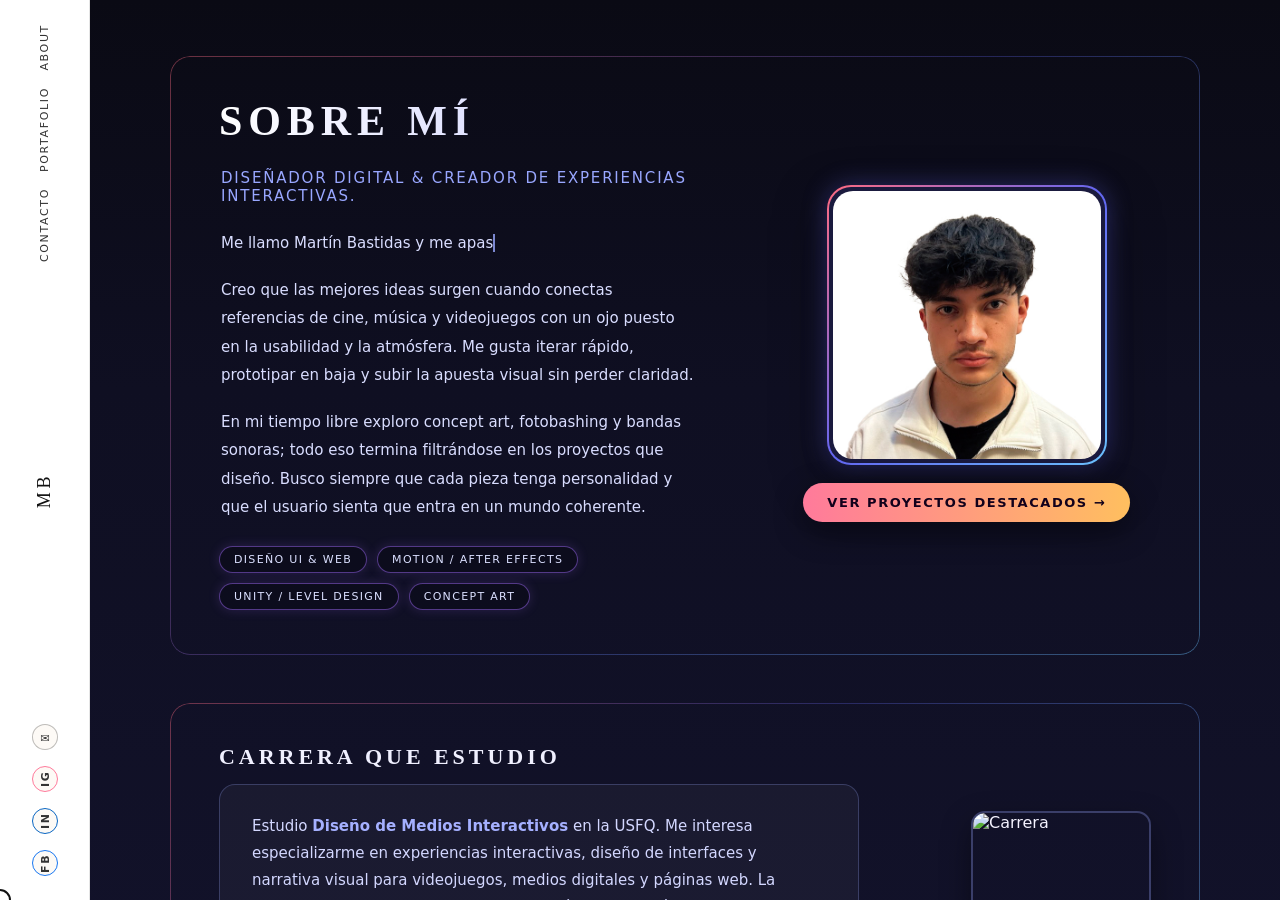
==== commit d15b061c: "Add files via upload" ====
--- a/about.html
+++ b/about.html
@@ -49,14 +49,6 @@
 
       <main class="scroll-container">
         <section class="panel about-page-panel">
-          <!-- ========== GUÍA RÁPIDA: DÓNDE PONER TU CONTENIDO ==========
-            • Tu foto: sustituye la ruta en el <img> de .about-portrait-frame por:  img/mi-foto.jpg
-            • Portadas de álbumes: img/album-synthwave.jpg, img/album-indie.jpg, img/album-ost.jpg
-            • Archivos MP3: audio/synthwave-mix.mp3, audio/indie-mix.mp3, audio/ost-mix.mp3
-              (cada .music-player tiene data-audio-src="audio/..." para la pista que suena al hacer click)
-          ========== -->
-
-          <!-- HERO: Sobre mí (scroll hacia abajo para más) -->
           <header class="about-hero about-block about-block--rgb">
             <div class="about-hero-left">
               <h1>SOBRE MÍ</h1>
@@ -92,7 +84,6 @@
 
             <figure class="about-hero-right">
               <div class="about-portrait-frame about-portrait-frame--rgb">
-                <!-- PON AQUÍ TU FOTO: guarda tu imagen como img/mi-foto.jpg y usa src="img/mi-foto.jpg" -->
                 <img src="img/mi-foto.jpg" alt="Martin Bastidas" />
               </div>
 
@@ -100,7 +91,6 @@
             </figure>
           </header>
 
-          <!-- CARRERA QUE ESTUDIO (texto izquierda, dragón derecha) -->
           <section class="about-section about-block about-block--rgb">
             <h2 class="about-section-title">Carrera que estudio</h2>
             <div class="about-career-inner">
@@ -113,13 +103,11 @@
                 </p>
               </div>
               <figure class="about-career-image">
-                <!-- Pon aquí tu imagen: guarda como _imagenes/carrera-imagen.jpg -->
                 <img src="_imagenes/carrera-imagen.jpg" alt="Carrera" />
               </figure>
             </div>
           </section>
 
-          <!-- MÚSICA QUE ME ACOMPAÑA: álbumes + reproductor (click para reproducir) -->
           <section class="about-section about-music-section about-block about-block--rgb">
             <h2 class="about-section-title">Música que me acompaña</h2>
             <p class="about-section-intro">
@@ -205,44 +193,38 @@
             </div>
           </section>
 
-          <!-- JUEGOS QUE ME INSPIRAN -->
-          <section class="about-section about-block about-block--rgb">
-            <h2 class="about-section-title">Juegos que me inspiran</h2>
-            <p class="about-section-intro">
-              Los videojuegos son un manual vivo de diseño: interfaces, feedback visual, ritmo, narrativa y UX.
-            </p>
-
-            <div class="about-grid about-games-grid">
-              <article class="about-card about-card--rgb about-card--glow-1">
-                <h3>Juegos de mundo abierto</h3>
-                <p>
-                  Me inspiran para diseñar espacios navegables, mapas entendibles y sistemas de información que no
-                  saturen al jugador.
-                </p>
-                <p class="about-card-tags">Zelda BOTW · Red Dead Redemption 2</p>
-              </article>
-
-              <article class="about-card about-card--rgb about-card--glow-2">
-                <h3>Indie de autor</h3>
-                <p>
-                  Proyectos pequeños pero muy cuidados en arte y narrativa. Me recuerdan que una buena idea visual vale
-                  más que un presupuesto gigante.
-                </p>
-                <p class="about-card-tags">Inside · Hollow Knight · Gris</p>
-              </article>
-
-              <article class="about-card about-card--rgb about-card--glow-3">
-                <h3>Experiencias multijugador</h3>
-                <p>
-                  Me sirven para observar cómo conviven UX, rendimiento y claridad visual en interfaces que se usan bajo
-                  presión.
-                </p>
-                <p class="about-card-tags">Valorant · Apex Legends · Rocket League</p>
-              </article>
-            </div>
-          </section>
-
-          <!-- LO QUE PUEDO HACER -->
+          <h2 class="about-section-title">Lo que juego y lo que me enseña</h2>
+        <p class="about-section-intro">
+    No solo juego por diversión; veo cada partida como un análisis de interfaces, ritmo y UX en tiempo real. Estos son mis juegos favoritos:
+  </p>
+
+  <div class="about-grid about-games-grid">
+    <article class="about-card about-card--rgb about-card--glow-1">
+      <h3>Estrategia y Precisión</h3>
+      <p>
+        Me fascina cómo los shooters en primera persona con interfaces atractivas logran ser funcionales bajo presión. Analizo cómo la jerarquía visual mejora la toma de decisiones en segundos.
+      </p>
+      <p class="about-card-tags">Rainbow Six Siege · The Legend of Zelda: Breath of the Wild</p>
+    </article>
+
+    <article class="about-card about-card--rgb about-card--glow-2">
+      <h3>Deportes y Creatividad</h3>
+      <p>
+        Desde menús deportivos impecables hasta mundos que cambian cada temporada. Me inspiran para crear experiencias dinámicas que se sienten vivas.
+      </p>
+      <p class="about-card-tags">FIFA 26 · Fortnite · Red Dead Redemption 2</p>
+    </article>
+
+    <article class="about-card about-card--rgb about-card--glow-3">
+      <h3>Creación y Aventura</h3>
+      <p>
+        Observo cómo el diseño guía al usuario sin necesidad de tutoriales, usando colores, sonidos y formas para comunicar rendimiento y objetivos de forma clara.
+      </p>
+      <p class="about-card-tags">Valorant · Rocket League · Grand Theft Auto V</p>
+    </article>
+  </div>
+          </section>
+
           <section class="about-section about-block">
             <h2 class="about-section-title">Lo que puedo hacer por tu proyecto</h2>
             <p class="about-section-intro">
@@ -288,7 +270,7 @@
       </main>
     </div>
 
-    <!-- Mini tarjeta de música flotante (se muestra cuando suena una canción) -->
+    <!-- Mini tarjeta de música -->
     <div class="floating-music-badge" id="floating-music-badge" aria-live="polite">
       <button class="floating-music-toggle" type="button" aria-label="Reproducir / Pausar música">▶</button>
       <div class="floating-music-info">
